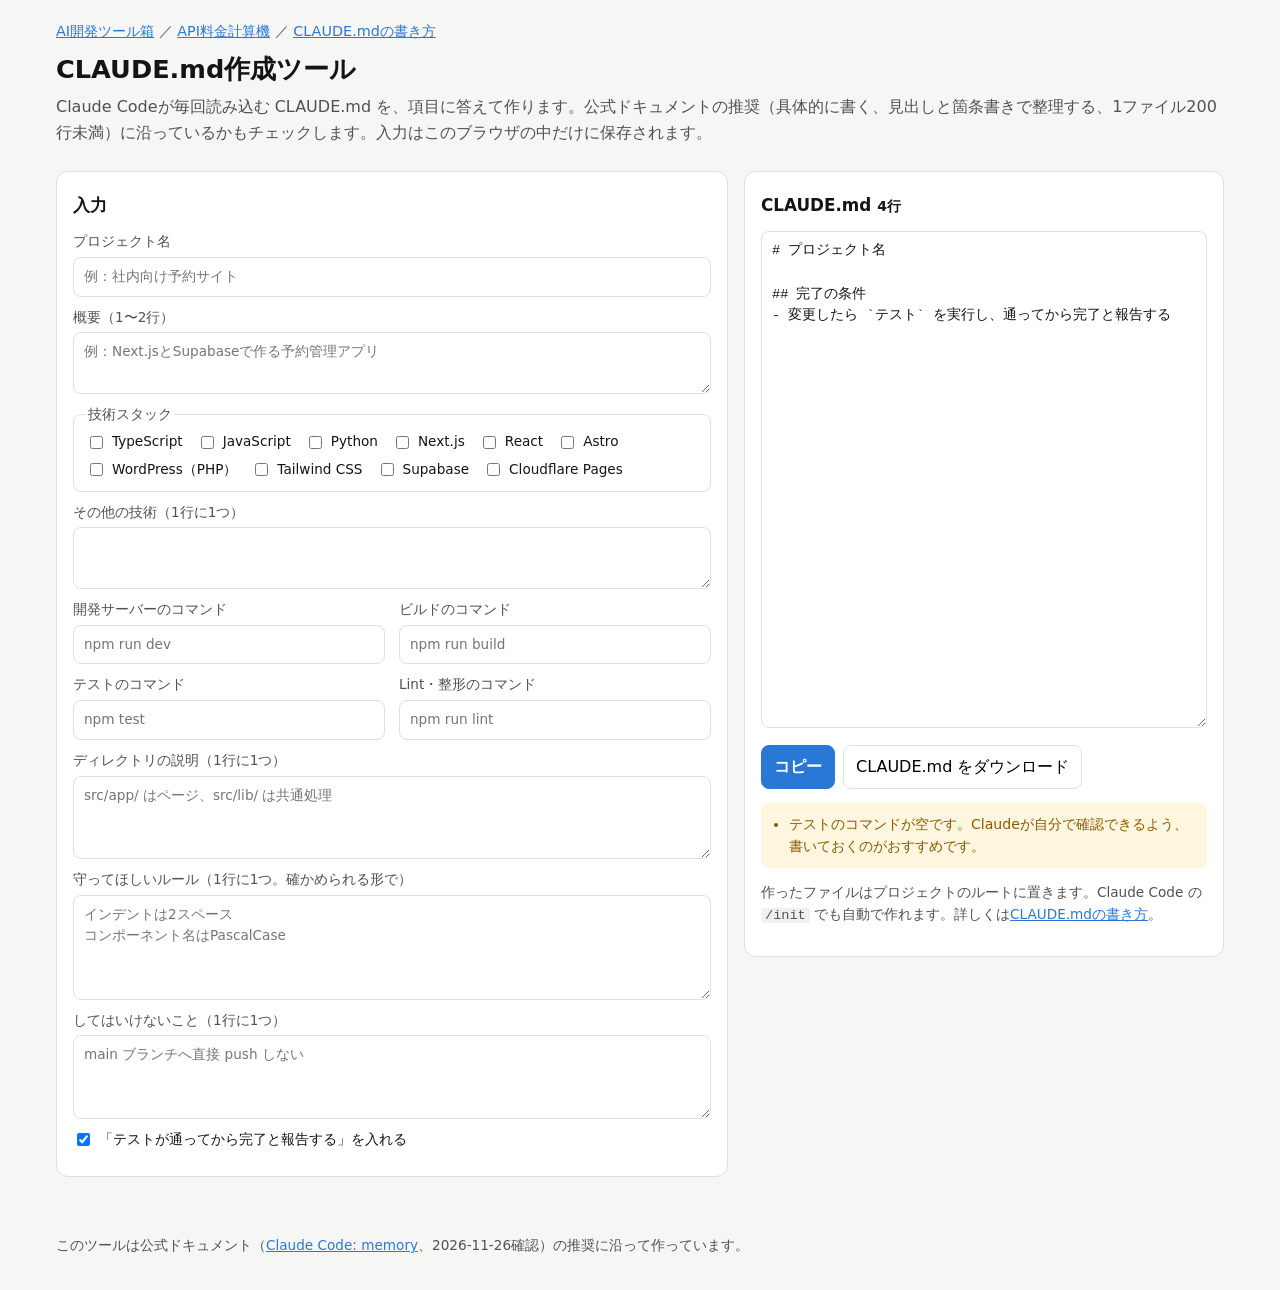
==== claude-md.html @ 0902de0f "aidev: API料金計算機・CLAUDE.md作成ツール・ガイド2本・テスト・公開スクリプト Co-Authored-By: Claude Opus 5.5 <noreply@anthropic." ====
<!doctype html>
<html lang="ja">
<head>
<meta charset="utf-8">
<meta name="viewport" content="width=device-width, initial-scale=1">
<title>CLAUDE.md作成ツール｜Claude Code用の設定ファイルを質問に答えて作る（無料）</title>
<meta name="description" content="Claude CodeのCLAUDE.mdを、技術スタック・コマンド・ルールを入力するだけで作成。公式の推奨（具体的に書く・200行未満）に沿っているかもチェックします。コピーとダウンロードに対応、入力は外部に送信しません。">
<link rel="canonical" href="https://aidev.k-web-lab.com/claude-md">
<link rel="stylesheet" href="css/style.css">
</head>
<body>
<header class="site">
  <p class="brand"><a href="./">AI開発ツール箱</a> ／ <a href="./">API料金計算機</a> ／ <a href="guide/claude-md">CLAUDE.mdの書き方</a></p>
  <h1>CLAUDE.md作成ツール</h1>
  <p>Claude Codeが毎回読み込む CLAUDE.md を、項目に答えて作ります。公式ドキュメントの推奨（具体的に書く、見出しと箇条書きで整理する、1ファイル200行未満）に沿っているかもチェックします。入力はこのブラウザの中だけに保存されます。</p>
</header>
<main class="layout">
  <section class="panel">
    <h2>入力</h2>
    <div class="grid one">
      <label>プロジェクト名<input id="f-name" placeholder="例：社内向け予約サイト"></label>
      <label>概要（1〜2行）<textarea id="f-overview" rows="2" placeholder="例：Next.jsとSupabaseで作る予約管理アプリ"></textarea></label>
    </div>
    <fieldset class="stack"><legend>技術スタック</legend>
      <label class="check"><input type="checkbox" name="stack" value="TypeScript">TypeScript</label>
      <label class="check"><input type="checkbox" name="stack" value="JavaScript">JavaScript</label>
      <label class="check"><input type="checkbox" name="stack" value="Python">Python</label>
      <label class="check"><input type="checkbox" name="stack" value="Next.js">Next.js</label>
      <label class="check"><input type="checkbox" name="stack" value="React">React</label>
      <label class="check"><input type="checkbox" name="stack" value="Astro">Astro</label>
      <label class="check"><input type="checkbox" name="stack" value="WordPress（PHP）">WordPress（PHP）</label>
      <label class="check"><input type="checkbox" name="stack" value="Tailwind CSS">Tailwind CSS</label>
      <label class="check"><input type="checkbox" name="stack" value="Supabase">Supabase</label>
      <label class="check"><input type="checkbox" name="stack" value="Cloudflare Pages">Cloudflare Pages</label>
    </fieldset>
    <div class="grid one">
      <label>その他の技術（1行に1つ）<textarea id="f-stackOther" rows="2"></textarea></label>
    </div>
    <div class="grid">
      <label>開発サーバーのコマンド<input id="f-cmdDev" placeholder="npm run dev"></label>
      <label>ビルドのコマンド<input id="f-cmdBuild" placeholder="npm run build"></label>
      <label>テストのコマンド<input id="f-cmdTest" placeholder="npm test"></label>
      <label>Lint・整形のコマンド<input id="f-cmdLint" placeholder="npm run lint"></label>
    </div>
    <div class="grid one">
      <label>ディレクトリの説明（1行に1つ）<textarea id="f-dirs" rows="3" placeholder="src/app/ はページ、src/lib/ は共通処理"></textarea></label>
      <label>守ってほしいルール（1行に1つ。確かめられる形で）<textarea id="f-rules" rows="4" placeholder="インデントは2スペース&#10;コンポーネント名はPascalCase"></textarea></label>
      <label>してはいけないこと（1行に1つ）<textarea id="f-donts" rows="3" placeholder="main ブランチへ直接 push しない"></textarea></label>
      <label class="check"><input type="checkbox" id="f-verify"> 「テストが通ってから完了と報告する」を入れる</label>
    </div>
  </section>
  <section class="panel result-panel">
    <h2>CLAUDE.md <small id="count"></small></h2>
    <textarea id="out" rows="22" readonly aria-label="作成された CLAUDE.md"></textarea>
    <div class="actions"><button type="button" id="copy" class="primary">コピー</button><button type="button" id="download">CLAUDE.md をダウンロード</button></div>
    <div id="tips" class="tips" aria-live="polite"></div>
    <p class="note">作ったファイルはプロジェクトのルートに置きます。Claude Code の <code>/init</code> でも自動で作れます。詳しくは<a href="guide/claude-md">CLAUDE.mdの書き方</a>。</p>
  </section>
</main>
<footer class="site"><p>このツールは公式ドキュメント（<a href="https://code.claude.com/docs/en/memory" rel="noopener" target="_blank">Claude Code: memory</a>、2026-11-26確認）の推奨に沿って作っています。</p></footer>
<script type="module" src="js/claudemd-app.js"></script>
</body>
</html>
---- css/style.css ----
:root {
  --bg: #f6f6f4; --surface: #fff; --ink: #141414; --t2: #52514e; --mu: #898781; --line: #e1e0d9;
  --accent: #2a78d6; --warn-bg: #fff6e0; --warn: #8a5a00; --ok: #0a7a2f; --sel: #eaf2fc;
  font-family: system-ui, -apple-system, "Hiragino Sans", "Noto Sans JP", "Yu Gothic UI", sans-serif;
}
* { box-sizing: border-box; }
body { margin: 0; background: var(--bg); color: var(--ink); line-height: 1.6; }
a { color: var(--accent); }
code { background: #f0f0ee; padding: 0 4px; border-radius: 4px; }
header.site, footer.site { max-width: 1200px; margin: 0 auto; padding: 20px 16px; }
header.site h1 { margin: 4px 0; font-size: 1.6rem; }
header.site p { margin: 0 0 6px; color: var(--t2); }
.brand { font-size: .9rem; }
footer.site { color: var(--t2); font-size: .85rem; }
.layout { max-width: 1200px; margin: 0 auto; padding: 0 16px 24px; display: grid; gap: 16px; align-items: start;
  grid-template-columns: minmax(0, 1.4fr) minmax(0, 1fr); }
.wide { grid-column: 1 / -1; }
.panel { background: var(--surface); border: 1px solid var(--line); border-radius: 12px; padding: 16px; min-width: 0; }
.panel h2 { font-size: 1.05rem; margin: 4px 0 12px; }
.panel h3 { font-size: .95rem; margin: 16px 0 6px; }
.grid { display: grid; grid-template-columns: repeat(auto-fill, minmax(220px, 1fr)); gap: 10px 14px; margin-bottom: 10px; }
.grid.one { grid-template-columns: minmax(0, 1fr); }
label { display: flex; flex-direction: column; font-size: .85rem; color: var(--t2); gap: 4px; }
label.check { flex-direction: row; align-items: center; gap: 6px; color: var(--ink); }
label.check input { width: auto; }
input, select, textarea, button { font: inherit; }
input, select, textarea { border: 1px solid var(--line); border-radius: 8px; padding: 8px 10px; background: #fff; color: var(--ink); width: 100%; min-width: 0; }
textarea { resize: vertical; }
#out { font-family: ui-monospace, Menlo, Consolas, monospace; font-size: .85rem; }
fieldset.stack { border: 1px solid var(--line); border-radius: 8px; display: flex; flex-wrap: wrap; gap: 6px 14px; margin: 0 0 10px; }
fieldset.stack legend { font-size: .85rem; color: var(--t2); }
.note { color: var(--t2); font-size: .85rem; }
.big { font-size: 2rem; font-weight: 800; margin: 0; } .big span { font-size: 1rem; font-weight: 600; color: var(--t2); margin-left: 4px; }
.sub { color: var(--t2); margin: 4px 0; }
.warn { background: var(--warn-bg); color: var(--warn); padding: 8px 10px; border-radius: 8px; font-size: .88rem; }
.tips ul { background: var(--warn-bg); color: var(--warn); padding: 10px 12px 10px 28px; border-radius: 8px; font-size: .88rem; }
.tips .ok { color: var(--ok); font-weight: 600; }
.table-wrap { overflow-x: auto; }
table { width: 100%; border-collapse: collapse; font-size: .92rem; }
th, td { border-bottom: 1px solid var(--line); padding: 6px 8px; text-align: left; }
th { color: var(--t2); font-weight: 600; font-size: .82rem; }
.num { text-align: right; white-space: nowrap; }
tr.sel td { background: var(--sel); font-weight: 700; }
.actions { display: flex; gap: 8px; flex-wrap: wrap; margin: 10px 0; }
button { border: 1px solid var(--line); background: #fff; border-radius: 8px; padding: 8px 12px; cursor: pointer; }
button.primary { background: var(--accent); color: #fff; border-color: var(--accent); font-weight: 700; }
.article { max-width: 760px; margin: 0 auto 32px; padding: 24px 16px; background: var(--surface); border: 1px solid var(--line); border-radius: 12px; }
.article h1 { font-size: 1.5rem; line-height: 1.4; margin-top: 0; }
.article h2 { font-size: 1.15rem; margin-top: 28px; }
.article .lead { color: var(--t2); }
.article .cta { display: block; text-align: center; background: var(--accent); color: #fff; padding: 12px; border-radius: 10px; font-weight: 700; text-decoration: none; margin: 24px 0 8px; }
.article pre { background: #f0f0ee; padding: 12px; border-radius: 8px; white-space: pre-wrap; overflow-wrap: anywhere; font-size: .85rem; }
@media (max-width: 860px) { .layout { grid-template-columns: minmax(0, 1fr); } }
@media (max-width: 600px) {
  #compare th:nth-child(4), #compare td:nth-child(4) { display: none; }
  #compare td:first-child { white-space: nowrap; }
  table { font-size: .85rem; }
  th, td { padding: 6px 4px; }
}
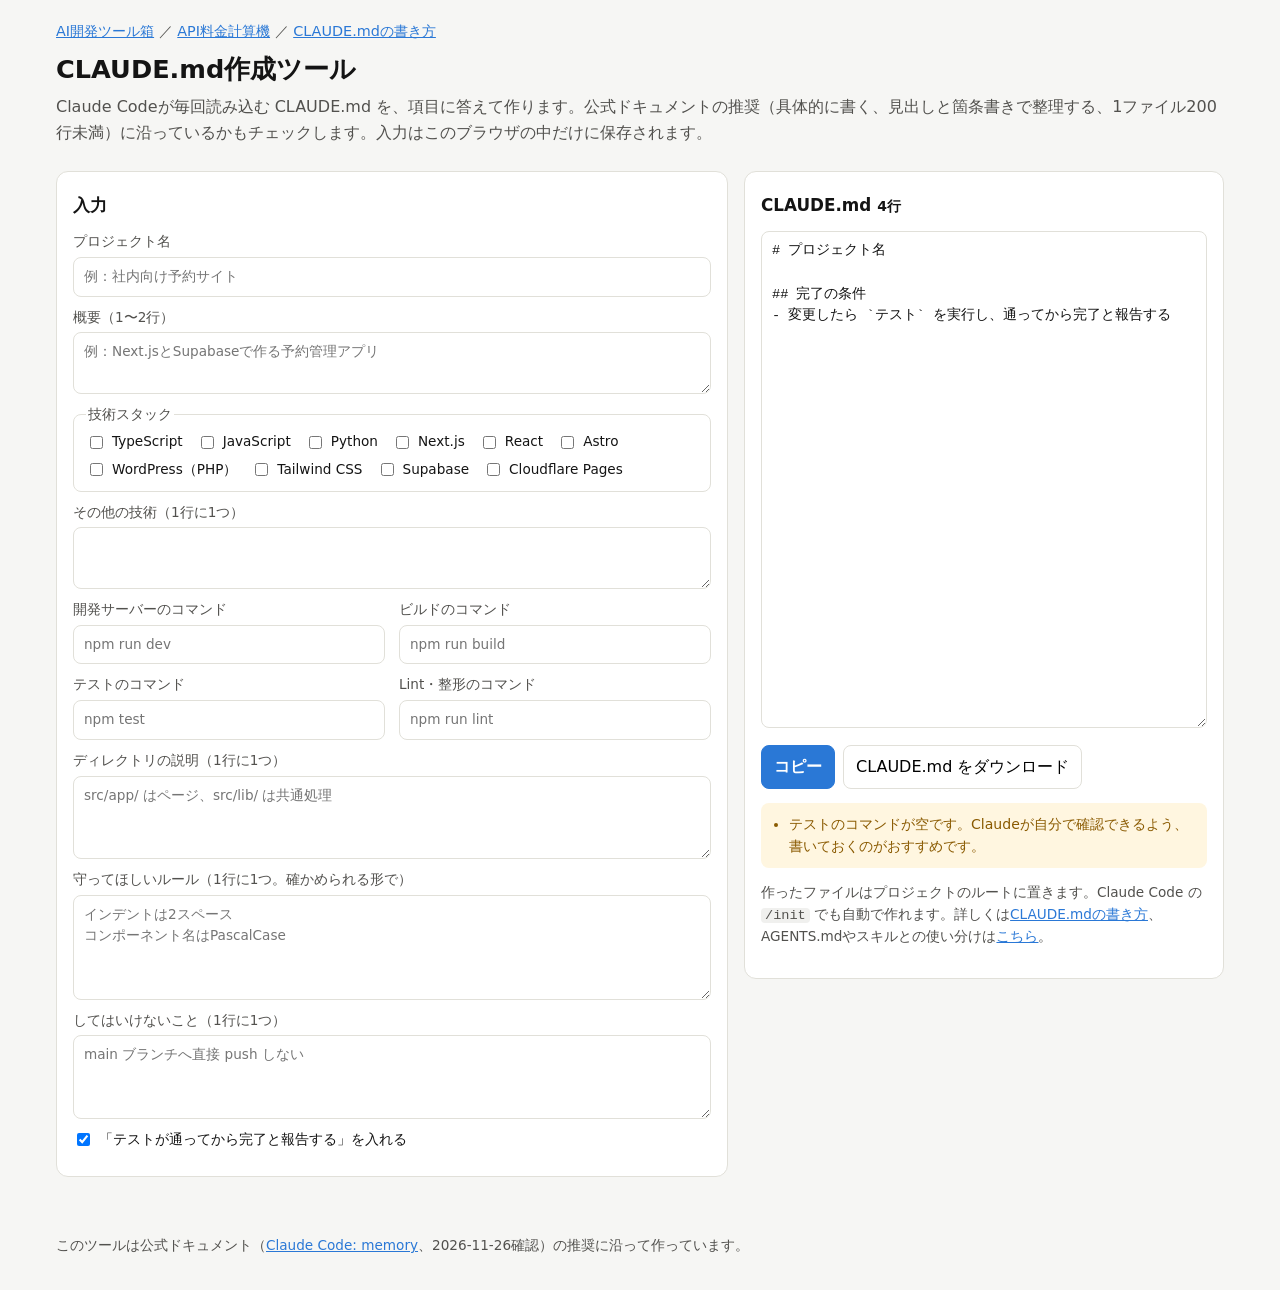
==== commit 3c1114e5: "noteへのリンクを自動で入れる仕組み、検索候補に基づくガイド（CLAUDE.mdとAGENTS.mdの違い）、ROADMAPを検索語ベースに Co-Authored-By: Claude Opus " ====
--- a/claude-md.html
+++ b/claude-md.html
@@ -54,7 +54,7 @@
     <textarea id="out" rows="22" readonly aria-label="作成された CLAUDE.md"></textarea>
     <div class="actions"><button type="button" id="copy" class="primary">コピー</button><button type="button" id="download">CLAUDE.md をダウンロード</button></div>
     <div id="tips" class="tips" aria-live="polite"></div>
-    <p class="note">作ったファイルはプロジェクトのルートに置きます。Claude Code の <code>/init</code> でも自動で作れます。詳しくは<a href="guide/claude-md">CLAUDE.mdの書き方</a>。</p>
+    <p class="note">作ったファイルはプロジェクトのルートに置きます。Claude Code の <code>/init</code> でも自動で作れます。詳しくは<a href="guide/claude-md">CLAUDE.mdの書き方</a>、AGENTS.mdやスキルとの使い分けは<a href="guide/claude-md-vs-agents-md">こちら</a>。</p>
   </section>
 </main>
 <footer class="site"><p>このツールは公式ドキュメント（<a href="https://code.claude.com/docs/en/memory" rel="noopener" target="_blank">Claude Code: memory</a>、2026-11-26確認）の推奨に沿って作っています。</p></footer>
--- a/css/style.css
+++ b/css/style.css
@@ -57,3 +57,5 @@
   table { font-size: .85rem; }
   th, td { padding: 6px 4px; }
 }
+.note-links { margin-top: 28px; padding-top: 8px; border-top: 1px solid var(--line); }
+.note-links h2 { margin-top: 12px; }
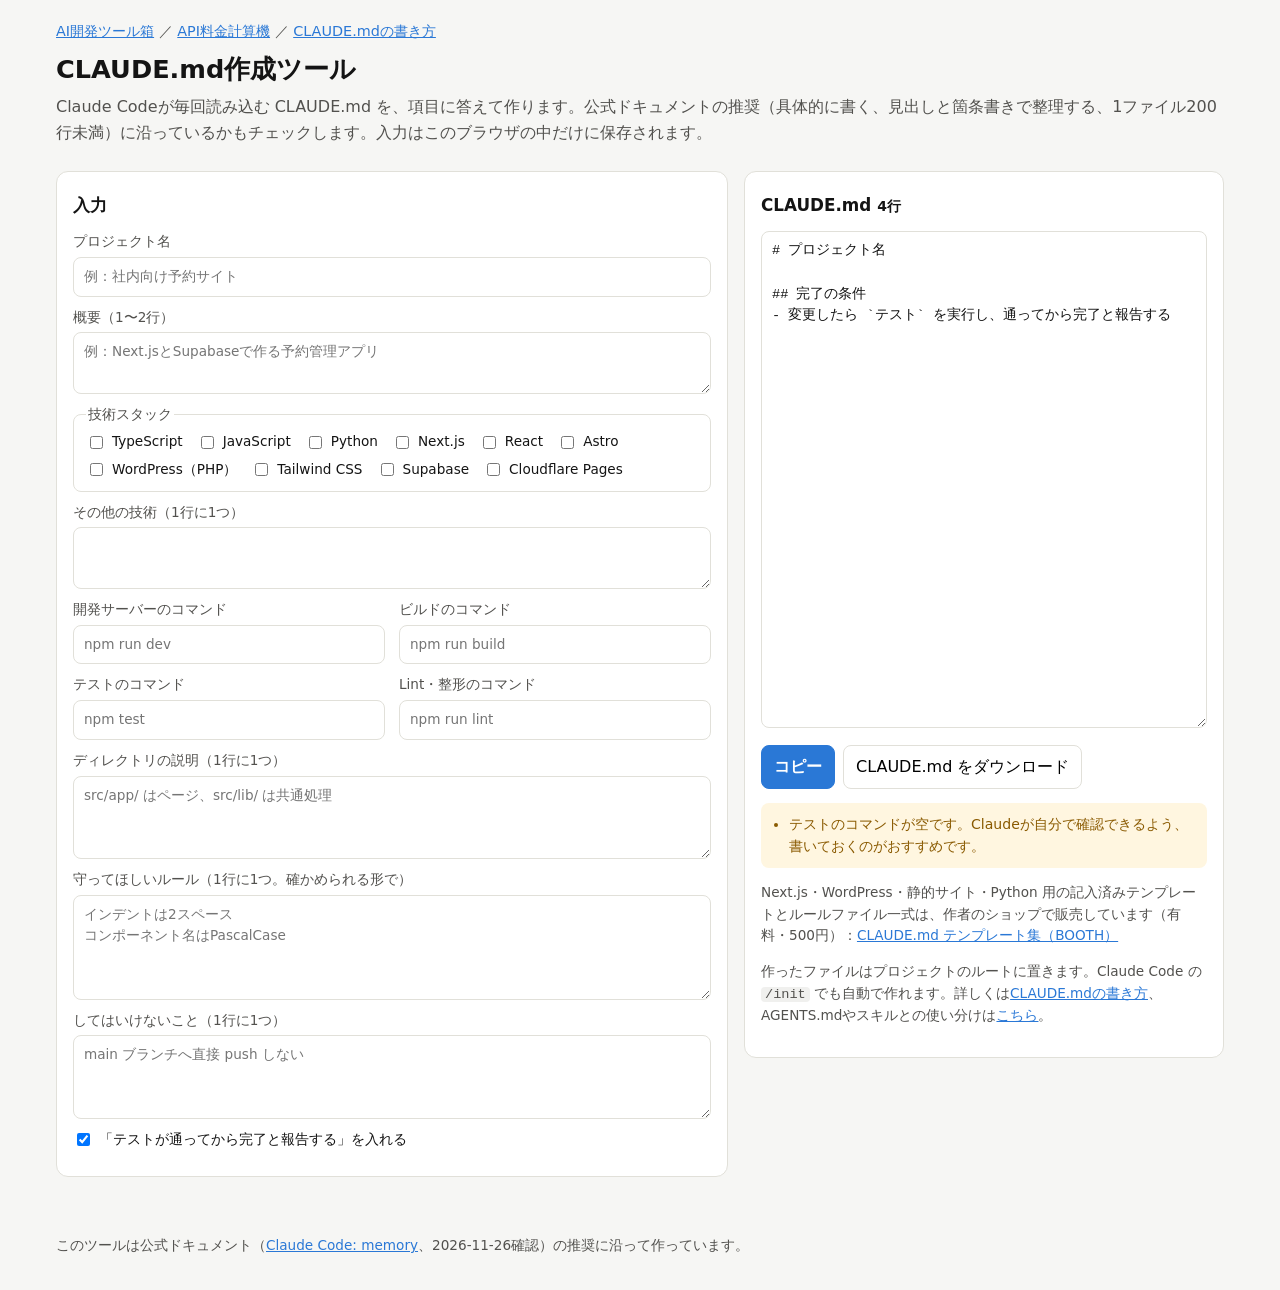
==== commit 804175de: "CLAUDE.md作成ツールとガイドから、BOOTHのテンプレート集へリンク（有料と明記） Co-Authored-By: Claude Opus 5.5 <noreply@anthropic.com" ====
--- a/claude-md.html
+++ b/claude-md.html
@@ -54,6 +54,7 @@
     <textarea id="out" rows="22" readonly aria-label="作成された CLAUDE.md"></textarea>
     <div class="actions"><button type="button" id="copy" class="primary">コピー</button><button type="button" id="download">CLAUDE.md をダウンロード</button></div>
     <div id="tips" class="tips" aria-live="polite"></div>
+    <p class="note">Next.js・WordPress・静的サイト・Python 用の記入済みテンプレートとルールファイル一式は、作者のショップで販売しています（有料・500円）：<a href="https://kweblab.booth.pm/items/9229321" rel="noopener" target="_blank">CLAUDE.md テンプレート集（BOOTH）</a></p>
     <p class="note">作ったファイルはプロジェクトのルートに置きます。Claude Code の <code>/init</code> でも自動で作れます。詳しくは<a href="guide/claude-md">CLAUDE.mdの書き方</a>、AGENTS.mdやスキルとの使い分けは<a href="guide/claude-md-vs-agents-md">こちら</a>。</p>
   </section>
 </main>
